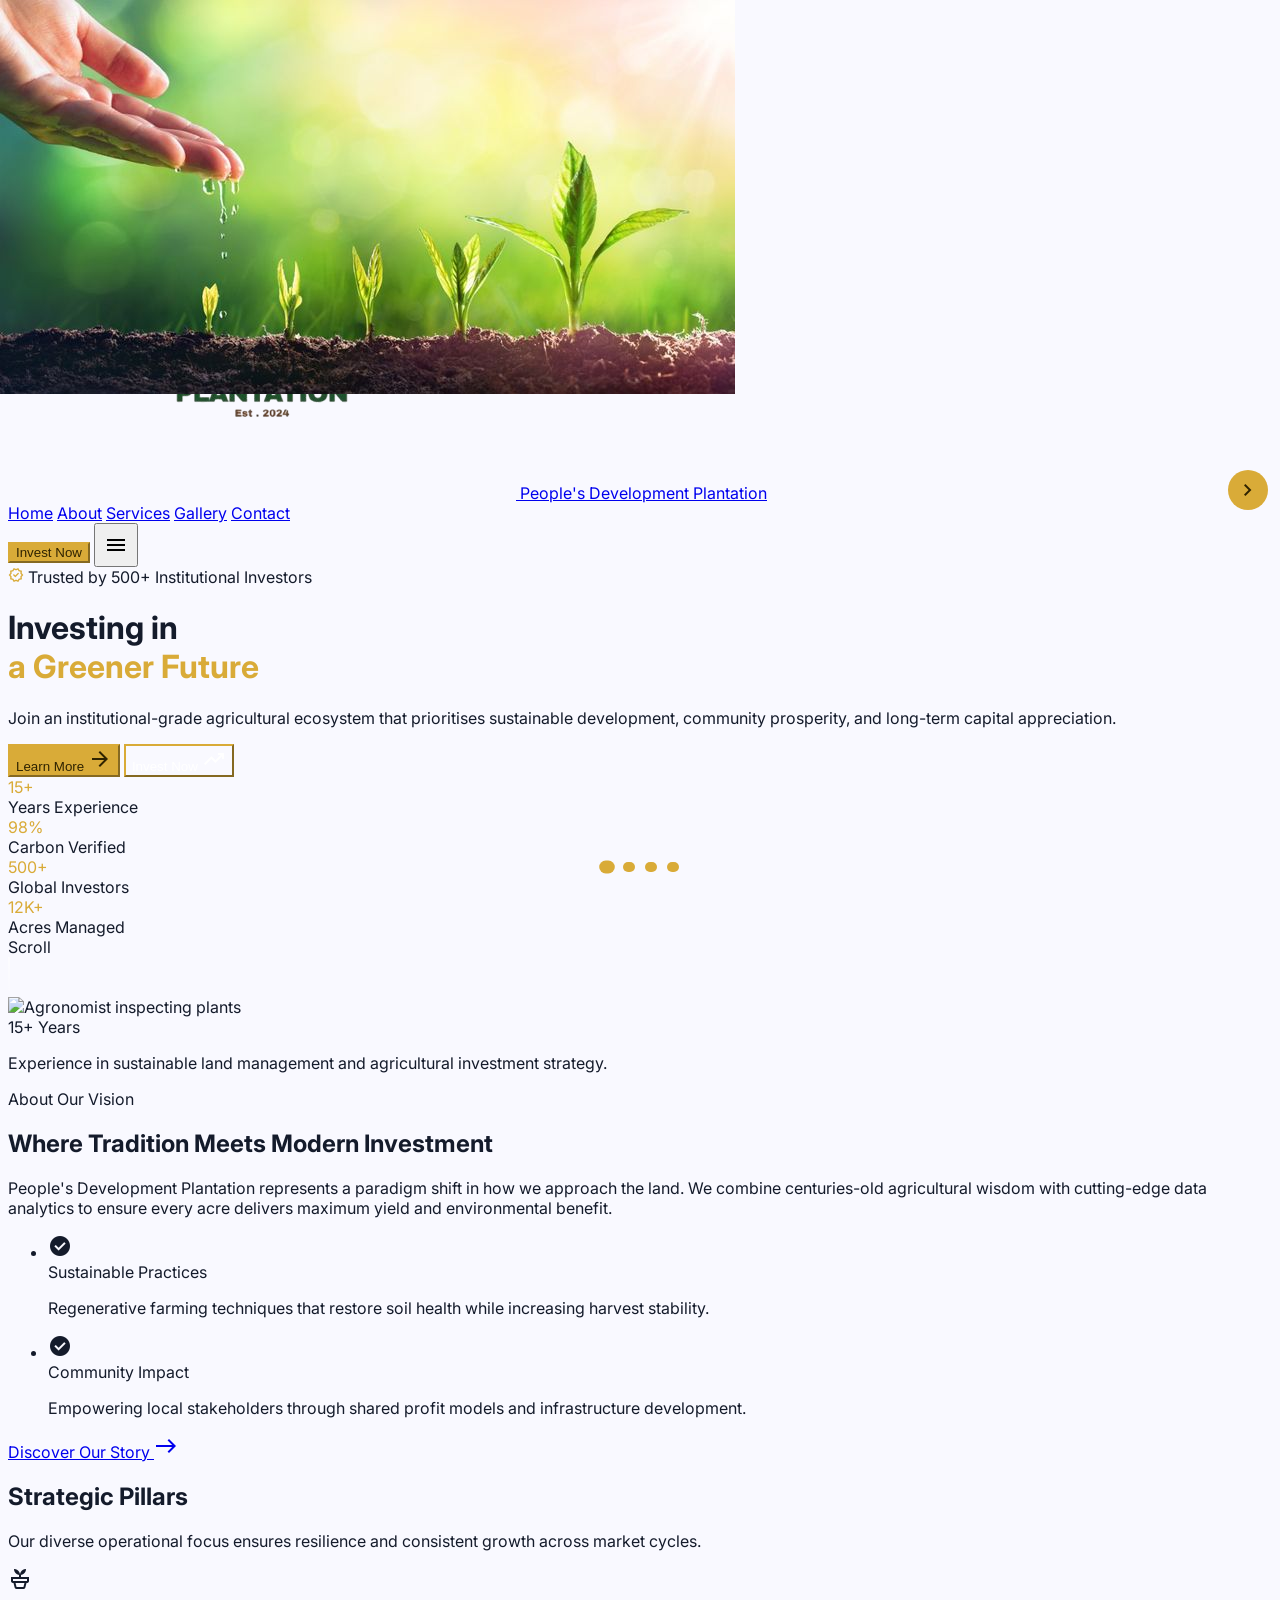
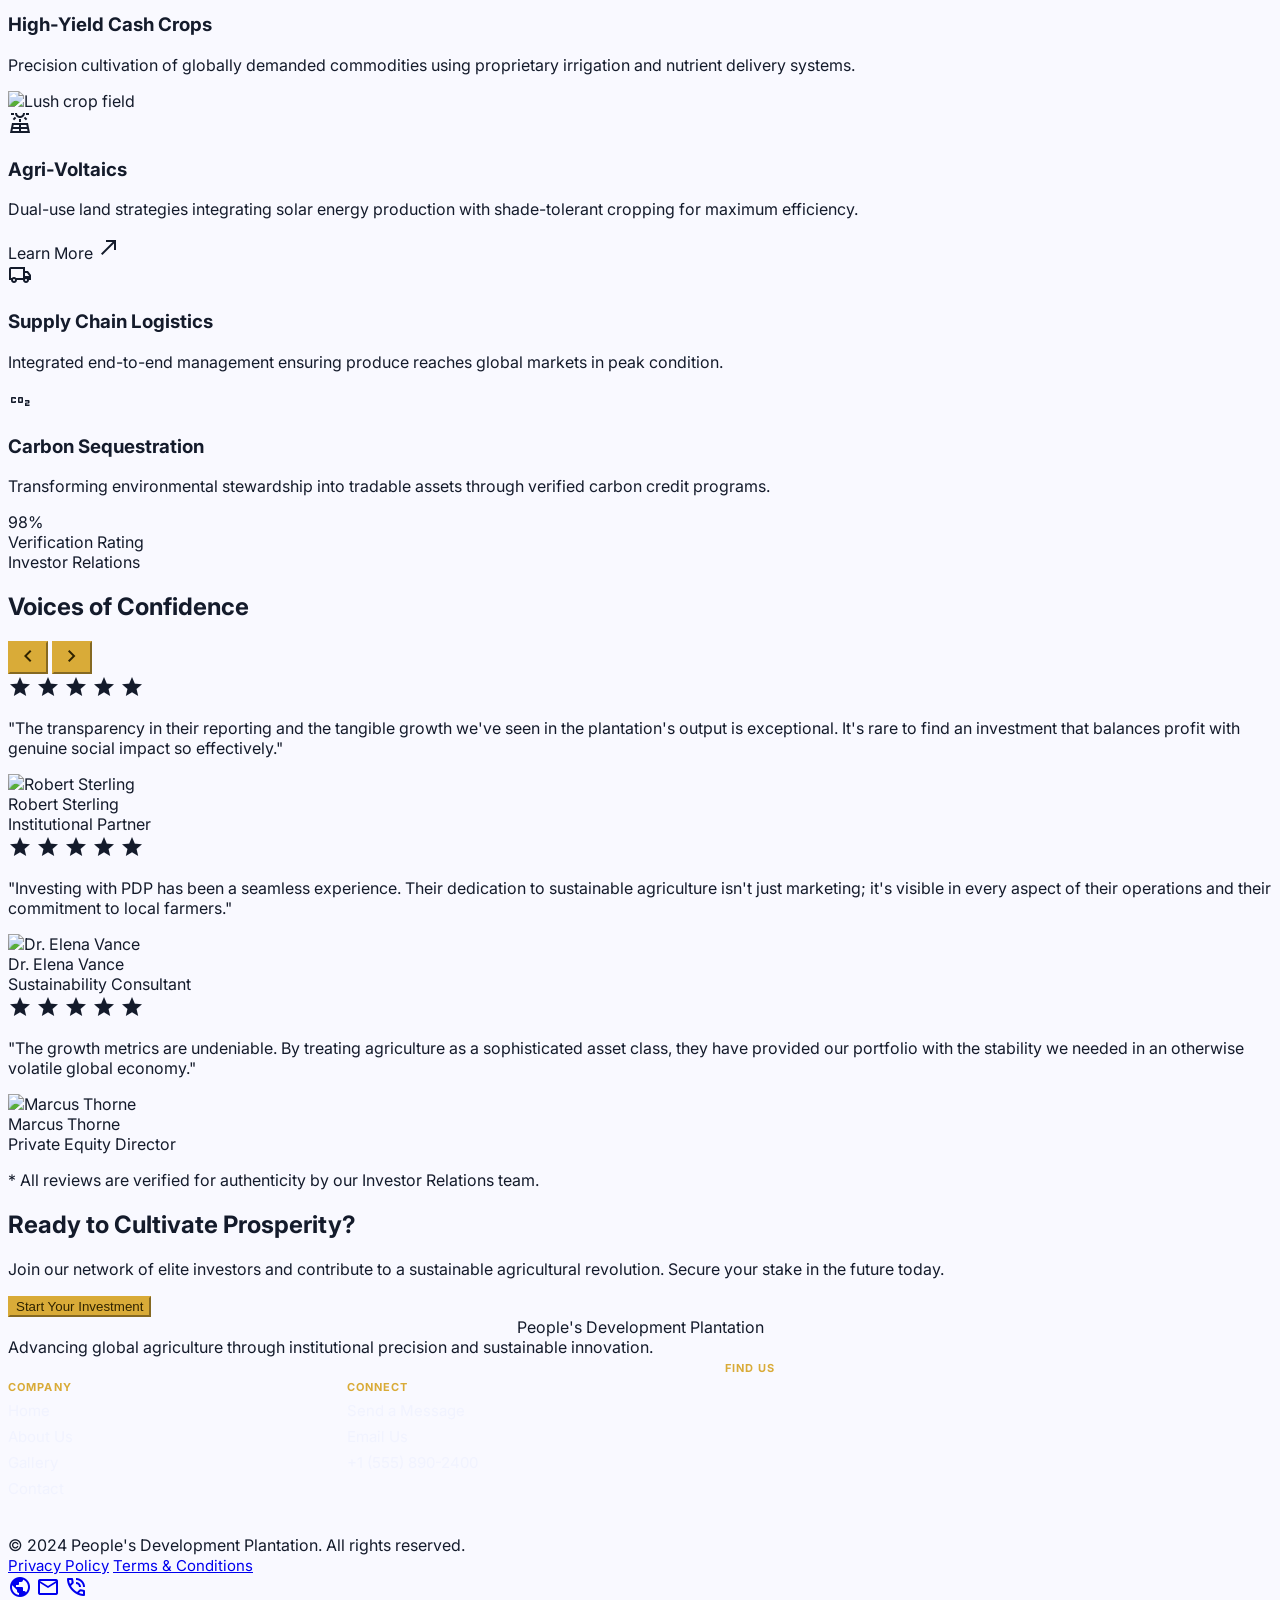
==== index.html @ 765aa5d6 "PDP2" ====
<!DOCTYPE html>
<html class="light" lang="en">
<head>
<meta charset="utf-8"/>
<meta content="width=device-width, initial-scale=1.0" name="viewport"/>
<title>People's Development Plantation | Cultivated Prosperity</title>
<script src="https://cdn.tailwindcss.com?plugins=forms,container-queries"></script>
<link href="styles.css" rel="stylesheet"/>
<script id="tailwind-config">
  tailwind.config = {
    darkMode: "class",
    theme: {
      extend: {
        colors: {
          "error": "#ba1a1a", "tertiary": "#3d2b00", "secondary": "#835425",
          "inverse-surface": "#293040", "inverse-primary": "#95d3ba",
          "surface-variant": "#dce2f7", "on-tertiary-fixed": "#261a00",
          "on-primary-fixed": "#002117", "on-secondary-container": "#7a4b1e",
          "secondary-fixed": "#ffdcc1", "inverse-on-surface": "#edf0ff",
          "on-tertiary-container": "#dea923", "on-background": "#141b2b",
          "on-error-container": "#93000a", "surface": "#f9f9ff",
          "on-surface": "#141b2b", "secondary-container": "#ffbf87",
          "error-container": "#ffdad6", "on-error": "#ffffff",
          "on-primary-container": "#80bea6", "on-surface-variant": "#404944",
          "surface-container-lowest": "#ffffff", "surface-container": "#e9edff",
          "primary": "#003527", "primary-container": "#064e3b",
          "primary-fixed-dim": "#95d3ba", "on-primary": "#ffffff",
          "surface-tint": "#2b6954", "on-secondary-fixed-variant": "#683d0f",
          "outline": "#707974", "surface-container-low": "#f1f3ff",
          "tertiary-container": "#584000", "secondary-fixed-dim": "#f9ba82",
          "tertiary-fixed-dim": "#f6be39", "surface-bright": "#f9f9ff",
          "on-tertiary": "#ffffff", "on-secondary-fixed": "#2e1500",
          "tertiary-fixed": "#ffdfa0", "on-primary-fixed-variant": "#0b513d",
          "surface-dim": "#d3daef", "on-secondary": "#ffffff",
          "outline-variant": "#bfc9c3", "primary-fixed": "#b0f0d6",
          "on-tertiary-fixed-variant": "#5c4300", "surface-container-high": "#e1e8fd",
          "background": "#f9f9ff", "surface-container-highest": "#dce2f7"
        },
        borderRadius: { "DEFAULT": "0.25rem", "lg": "0.5rem", "xl": "0.75rem", "full": "9999px" },
        spacing: {
          "margin-edge": "clamp(16px, 4vw, 48px)",
          "container-max": "1280px",
          "section-padding": "clamp(60px, 8vw, 120px)",
          "element-gap": "16px", "gutter": "32px"
        },
        fontFamily: {
          "headline-md": ["Manrope"], "body-sm": ["Inter"], "body-lg": ["Inter"],
          "headline-sm": ["Manrope"], "display-xl": ["Manrope"], "body-md": ["Inter"],
          "headline-lg": ["Manrope"], "label-md": ["Inter"]
        },
        fontSize: {
          "headline-md": ["clamp(22px,3vw,32px)", { lineHeight: "1.25", fontWeight: "600" }],
          "body-sm": ["14px", { lineHeight: "20px", fontWeight: "400" }],
          "body-lg": ["clamp(16px,2vw,18px)", { lineHeight: "28px", fontWeight: "400" }],
          "headline-sm": ["clamp(18px,2.5vw,24px)", { lineHeight: "32px", fontWeight: "600" }],
          "display-xl": ["clamp(36px,6vw,60px)", { lineHeight: "1.2", letterSpacing: "-0.02em", fontWeight: "700" }],
          "body-md": ["16px", { lineHeight: "24px", fontWeight: "400" }],
          "headline-lg": ["clamp(28px,4vw,48px)", { lineHeight: "1.2", letterSpacing: "-0.01em", fontWeight: "600" }],
          "label-md": ["12px", { lineHeight: "16px", letterSpacing: "0.05em", fontWeight: "600" }]
        }
      }
    }
  }
</script>
</head>
<body class="bg-background text-on-background font-body-md selection:bg-primary-fixed selection:text-on-primary-fixed-variant">

<!-- TopNavBar -->
<nav class="fixed top-0 w-full z-50 bg-surface/90 backdrop-blur-md shadow-sm">
  <div class="flex justify-between items-center h-16 sm:h-20 px-4 sm:px-8 lg:px-12 max-w-[1280px] mx-auto">
    <a href="index.html" class="flex items-center gap-3">
      <img src="logo.png" alt="People's Development Plantation logo" class="h-12 w-auto sm:h-14 object-contain" />
      <span class="text-base sm:text-headline-sm font-headline-md font-bold text-primary leading-tight max-w-[200px] sm:max-w-none">
        People's Development Plantation
      </span>
    </a>
    <!-- Desktop Navigation -->
    <div class="hidden lg:flex items-center gap-6 lg:gap-8">
      <a class="font-label-md text-label-md text-primary border-b-2 border-primary font-bold pb-1" href="index.html">Home</a>
      <a class="font-label-md text-label-md text-on-surface-variant hover:text-primary transition-colors duration-200" href="about.html">About</a>
      <a class="font-label-md text-label-md text-on-surface-variant hover:text-primary transition-colors duration-200" href="services.html">Services</a>
      <a class="font-label-md text-label-md text-on-surface-variant hover:text-primary transition-colors duration-200" href="gallery.html">Gallery</a>
      <a class="font-label-md text-label-md text-on-surface-variant hover:text-primary transition-colors duration-200" href="contact.html">Contact</a>
    </div>
    <div class="flex items-center gap-3">
      <button class="hidden sm:block bg-primary text-on-primary px-4 lg:px-6 py-2 lg:py-3 rounded-lg font-label-md text-label-md hover:bg-primary-container transition-all active:scale-95 shadow-md whitespace-nowrap">
        Invest Now
      </button>
      <button class="lg:hidden text-primary p-1" aria-label="Toggle menu" aria-expanded="false">
        <span class="material-symbols-outlined">menu</span>
      </button>
    </div>
  </div>
  <!-- Mobile Menu -->
  <div id="mobile-menu" class="lg:hidden bg-surface border-t border-outline-variant">
    <div class="flex flex-col px-4 py-4 gap-1">
      <a class="py-3 px-4 font-label-md text-label-md text-primary font-bold border-b border-outline-variant/30" href="index.html">Home</a>
      <a class="py-3 px-4 font-label-md text-label-md text-on-surface-variant hover:text-primary" href="about.html">About</a>
      <a class="py-3 px-4 font-label-md text-label-md text-on-surface-variant hover:text-primary" href="services.html">Services</a>
      <a class="py-3 px-4 font-label-md text-label-md text-on-surface-variant hover:text-primary" href="gallery.html">Gallery</a>
      <a class="py-3 px-4 font-label-md text-label-md text-on-surface-variant hover:text-primary" href="contact.html">Contact</a>
      <div class="pt-3 pb-1">
        <button class="w-full bg-primary text-on-primary px-6 py-3 rounded-lg font-label-md text-label-md">Invest Now</button>
      </div>
    </div>
  </div>
</nav>

<!-- Hero Section -->
<header class="relative min-h-[95vh] sm:min-h-screen flex items-center pt-16 sm:pt-20 overflow-hidden">
  <div class="absolute inset-0 z-0">
    <div class="hero-slide">
      <img class="w-full h-full object-cover" src="img1.jpg" alt="Plantation aerial view"/>
    </div>
    <div class="hero-slide">
      <img class="w-full h-full object-cover" src="img2.jpg" alt="Plantation aerial view"/>
    </div>
    <div class="hero-slide">
      <img class="w-full h-full object-cover" src="img3.png" alt="Young plants nursery"/>
    </div>
    <div class="hero-slide">
      <img class="w-full h-full object-cover" src="slider1.png" alt="Agricultural machinery"/>
    </div>
    <div class="absolute inset-0 hero-overlay z-7"></div>
  </div>

  <div class="relative z-10 px-4 sm:px-8 lg:px-12 max-w-[1280px] mx-auto w-full py-10 sm:py-24">
    <!-- Trust badge -->
    <div class="inline-flex items-center gap-2 bg-white/10 backdrop-blur border border-white/20 rounded-full px-4 py-2 mb-6 pulse-badge">
      <span class="material-symbols-outlined text-sm" style="color:#d9ab38;font-size:16px;">verified</span>
      <span class="text-xs text-white/90 font-semibold tracking-wide uppercase">Trusted by 500+ Institutional Investors</span>
    </div>

    <div class="max-w-xl sm:max-w-3xl text-on-primary">
      <h1 class="font-display-xl text-display-xl mb-4 sm:mb-6 leading-tight">
        Investing in<br/>
        <span style="color:#d9ab38;">a Greener Future</span>
      </h1>
      <p class="font-body-lg text-body-lg mb-8 sm:mb-10 text-primary-fixed opacity-90 max-w-xl">
        Join an institutional-grade agricultural ecosystem that prioritises sustainable development, community prosperity, and long-term capital appreciation.
      </p>
      <div class="flex flex-col sm:flex-row gap-3 sm:gap-4">
        <button class="logo-gold-button px-6 sm:px-8 py-3 sm:py-4 rounded-lg font-headline-sm text-headline-sm transition-all inline-flex items-center justify-center gap-3 self-start shadow-lg">
          Learn More <span class="material-symbols-outlined">arrow_forward</span>
        </button>
        <button onclick="openModal('invest-modal')" class="px-6 sm:px-8 py-3 sm:py-4 rounded-lg font-headline-sm text-headline-sm transition-all inline-flex items-center justify-center gap-3 self-start border-2 border-white/60 text-white hover:bg-white/10" style="background:transparent !important;color:#fff !important;">
          Invest Now <span class="material-symbols-outlined">trending_up</span>
        </button>
      </div>

      <!-- Animated stats row -->
      <div class="flex gap-6 sm:gap-12 mt-10 sm:mt-14 pt-8 border-t border-white/20">
        <div>
          <div class="text-2xl sm:text-4xl font-bold" style="color:#d9ab38;" data-target="15" data-suffix="+">15+</div>
          <div class="text-xs sm:text-sm text-white/70 mt-1 font-medium">Years Experience</div>
        </div>
        <div>
          <div class="text-2xl sm:text-4xl font-bold" style="color:#d9ab38;" data-target="98" data-suffix="%">98%</div>
          <div class="text-xs sm:text-sm text-white/70 mt-1 font-medium">Carbon Verified</div>
        </div>
        <div>
          <div class="text-2xl sm:text-4xl font-bold" style="color:#d9ab38;" data-target="500" data-suffix="+">500+</div>
          <div class="text-xs sm:text-sm text-white/70 mt-1 font-medium">Global Investors</div>
        </div>
        <div class="hidden sm:block">
          <div class="text-2xl sm:text-4xl font-bold" style="color:#d9ab38;" data-target="12" data-suffix="K+">12K+</div>
          <div class="text-xs sm:text-sm text-white/70 mt-1 font-medium">Acres Managed</div>
        </div>
      </div>
    </div>
  </div>

  <!-- Scroll indicator -->
  <div class="absolute bottom-12 left-1/2 -translate-x-1/2 z-20 hidden sm:flex flex-col items-center gap-2">
    <span class="text-white/50 text-xs tracking-widest uppercase">Scroll</span>
    <div style="width:1.5px;height:40px;background:linear-gradient(to bottom,rgba(255,255,255,0.6),transparent);"></div>
  </div>
</header>

<!-- About Preview Section -->
<section class="py-[clamp(60px,8vw,120px)] px-4 sm:px-8 lg:px-12 max-w-[1280px] mx-auto">
  <div class="grid grid-cols-1 lg:grid-cols-2 gap-12 lg:gap-24 items-center">
    <div class="relative">
      <div class="aspect-[4/5] rounded-xl overflow-hidden shadow-2xl">
        <img class="w-full h-full object-cover" src="https://lh3.googleusercontent.com/aida-public/[base64]" alt="Agronomist inspecting plants"/>
      </div>
      <div class="absolute -bottom-6 -right-4 sm:-bottom-8 sm:-right-8 bg-surface-container shadow-xl p-5 sm:p-8 rounded-lg max-w-[220px] sm:max-w-xs hidden sm:block">
        <div class="text-primary font-headline-md text-headline-md mb-2">15+ Years</div>
        <p class="font-body-sm text-body-sm text-on-surface-variant">Experience in sustainable land management and agricultural investment strategy.</p>
      </div>
    </div>
    <div class="mt-6 sm:mt-0">
      <span class="text-secondary font-label-md text-label-md tracking-widest uppercase mb-4 block">About Our Vision</span>
      <h2 class="font-headline-lg text-headline-lg text-primary mb-6 sm:mb-8 leading-tight">Where Tradition Meets Modern Investment</h2>
      <p class="font-body-lg text-body-lg text-on-surface-variant mb-6 sm:mb-8">
        People's Development Plantation represents a paradigm shift in how we approach the land. We combine centuries-old agricultural wisdom with cutting-edge data analytics to ensure every acre delivers maximum yield and environmental benefit.
      </p>
      <ul class="space-y-4 mb-8 sm:mb-10">
        <li class="flex items-start gap-3">
          <span class="material-symbols-outlined text-primary mt-1 flex-shrink-0" style="font-variation-settings:'FILL' 1;">check_circle</span>
          <div>
            <span class="font-headline-sm text-headline-sm text-on-surface block">Sustainable Practices</span>
            <p class="text-body-sm text-on-surface-variant">Regenerative farming techniques that restore soil health while increasing harvest stability.</p>
          </div>
        </li>
        <li class="flex items-start gap-3">
          <span class="material-symbols-outlined text-primary mt-1 flex-shrink-0" style="font-variation-settings:'FILL' 1;">check_circle</span>
          <div>
            <span class="font-headline-sm text-headline-sm text-on-surface block">Community Impact</span>
            <p class="text-body-sm text-on-surface-variant">Empowering local stakeholders through shared profit models and infrastructure development.</p>
          </div>
        </li>
      </ul>
      <a href="about.html" class="text-primary font-headline-sm text-headline-sm flex items-center gap-2 hover:gap-4 transition-all">
        Discover Our Story <span class="material-symbols-outlined">east</span>
      </a>
    </div>
  </div>
</section>

<!-- Services Preview (Bento Grid) -->
<section class="pt-10 sm:pt-12 lg:pt-14 pb-[clamp(60px,8vw,120px)] bg-surface-container-low">
  <div class="px-4 sm:px-8 lg:px-12 max-w-[1280px] mx-auto">
    <div class="text-center mb-10 sm:mb-16">
      <h2 class="font-headline-lg text-headline-lg text-primary mb-4">Strategic Pillars</h2>
      <p class="font-body-lg text-body-lg text-on-surface-variant max-w-2xl mx-auto">Our diverse operational focus ensures resilience and consistent growth across market cycles.</p>
    </div>
    <div class="grid grid-cols-1 sm:grid-cols-2 lg:grid-cols-12 gap-5 sm:gap-6 lg:gap-8">
      <!-- High Yield Crops -->
      <div class="sm:col-span-2 lg:col-span-8 bg-white rounded-xl shadow-sm border border-outline-variant overflow-hidden group">
        <div class="p-6 sm:p-8 flex flex-col h-full">
          <div class="mb-auto">
            <span class="material-symbols-outlined text-primary text-4xl mb-4">potted_plant</span>
            <h3 class="font-headline-md text-headline-md text-on-surface mb-3">High-Yield Cash Crops</h3>
            <p class="font-body-md text-body-md text-on-surface-variant max-w-md">Precision cultivation of globally demanded commodities using proprietary irrigation and nutrient delivery systems.</p>
          </div>
          <div class="mt-6 sm:mt-8 relative h-40 sm:h-56 rounded-lg overflow-hidden">
            <img class="w-full h-full object-cover group-hover:scale-105 transition-transform duration-500" src="https://lh3.googleusercontent.com/aida-public/[base64]" alt="Lush crop field"/>
          </div>
        </div>
      </div>
      <!-- Green Energy -->
      <div class="sm:col-span-2 lg:col-span-4 bg-primary text-on-primary rounded-xl shadow-sm overflow-hidden flex flex-col">
        <div class="p-6 sm:p-8 flex-1">
          <span class="material-symbols-outlined text-primary-fixed text-4xl mb-4">solar_power</span>
          <h3 class="font-headline-sm text-headline-sm mb-3">Agri-Voltaics</h3>
          <p class="font-body-sm text-body-sm opacity-80">Dual-use land strategies integrating solar energy production with shade-tolerant cropping for maximum efficiency.</p>
        </div>
        <div class="p-6 sm:p-8 bg-primary-container">
          <div class="flex items-center justify-between">
            <span class="text-label-md font-label-md">Learn More</span>
            <span class="material-symbols-outlined">north_east</span>
          </div>
        </div>
      </div>
      <!-- Logistics -->
      <div class="lg:col-span-4 bg-white rounded-xl shadow-sm border border-outline-variant p-6 sm:p-8">
        <span class="material-symbols-outlined text-secondary text-4xl mb-4">local_shipping</span>
        <h3 class="font-headline-sm text-headline-sm text-on-surface mb-3">Supply Chain Logistics</h3>
        <p class="font-body-sm text-body-sm text-on-surface-variant">Integrated end-to-end management ensuring produce reaches global markets in peak condition.</p>
      </div>
      <!-- Carbon Credits -->
      <div class="sm:col-span-2 lg:col-span-8 bg-surface-container-high rounded-xl shadow-sm border border-outline-variant p-6 sm:p-8 flex flex-col sm:flex-row gap-6 sm:gap-8 items-start sm:items-center">
        <div class="flex-1">
          <span class="material-symbols-outlined text-primary text-4xl mb-4">co2</span>
          <h3 class="font-headline-md text-headline-md text-on-surface mb-3">Carbon Sequestration</h3>
          <p class="font-body-md text-body-md text-on-surface-variant">Transforming environmental stewardship into tradable assets through verified carbon credit programs.</p>
        </div>
        <div class="w-full sm:w-1/3 bg-white/50 backdrop-blur rounded-lg p-5 sm:p-6 border border-white/20">
          <div class="text-primary font-headline-sm text-headline-sm mb-1">98%</div>
          <div class="text-label-md font-label-md text-on-surface-variant">Verification Rating</div>
          <div class="w-full h-1 bg-outline-variant mt-4 rounded-full">
            <div class="h-full bg-primary w-[98%] rounded-full"></div>
          </div>
        </div>
      </div>
    </div>
  </div>
</section>

<!-- Client Reviews Section -->
<section class="py-[clamp(60px,8vw,120px)] px-4 sm:px-8 lg:px-12 max-w-[1280px] mx-auto overflow-hidden">
  <div class="flex flex-col sm:flex-row sm:items-end justify-between mb-10 sm:mb-16 gap-4">
    <div>
      <span class="text-secondary font-label-md text-label-md tracking-widest uppercase mb-4 block">Investor Relations</span>
      <h2 class="font-headline-lg text-headline-lg text-primary">Voices of Confidence</h2>
    </div>
    <div class="flex gap-4">
      <button class="w-10 h-10 sm:w-12 sm:h-12 rounded-full border border-outline flex items-center justify-center hover:bg-primary hover:text-on-primary transition-colors">
        <span class="material-symbols-outlined">chevron_left</span>
      </button>
      <button class="w-10 h-10 sm:w-12 sm:h-12 rounded-full border border-outline flex items-center justify-center hover:bg-primary hover:text-on-primary transition-colors">
        <span class="material-symbols-outlined">chevron_right</span>
      </button>
    </div>
  </div>
  <div class="grid grid-cols-1 md:grid-cols-3 gap-6 sm:gap-8">
    <!-- Review Card 1 -->
    <div class="bg-white p-6 sm:p-8 rounded-xl shadow-[0_10px_30px_rgba(6,78,59,0.05)] border border-surface-container flex flex-col">
      <div class="flex text-tertiary-fixed-dim mb-5">
        <span class="material-symbols-outlined" style="font-variation-settings:'FILL' 1;">star</span>
        <span class="material-symbols-outlined" style="font-variation-settings:'FILL' 1;">star</span>
        <span class="material-symbols-outlined" style="font-variation-settings:'FILL' 1;">star</span>
        <span class="material-symbols-outlined" style="font-variation-settings:'FILL' 1;">star</span>
        <span class="material-symbols-outlined" style="font-variation-settings:'FILL' 1;">star</span>
      </div>
      <p class="font-body-md text-body-md text-on-surface-variant italic flex-1 mb-6">
        "The transparency in their reporting and the tangible growth we've seen in the plantation's output is exceptional. It's rare to find an investment that balances profit with genuine social impact so effectively."
      </p>
      <div class="flex items-center gap-4">
        <div class="w-10 h-10 sm:w-12 sm:h-12 rounded-full bg-surface-container overflow-hidden flex-shrink-0">
          <img class="w-full h-full object-cover" src="https://lh3.googleusercontent.com/aida-public/[base64]" alt="Robert Sterling"/>
        </div>
        <div>
          <div class="font-headline-sm text-label-md text-on-surface">Robert Sterling</div>
          <div class="font-label-md text-label-md text-on-surface-variant">Institutional Partner</div>
        </div>
      </div>
    </div>
    <!-- Review Card 2 -->
    <div class="bg-white p-6 sm:p-8 rounded-xl shadow-[0_10px_30px_rgba(6,78,59,0.05)] border border-surface-container flex flex-col">
      <div class="flex text-tertiary-fixed-dim mb-5">
        <span class="material-symbols-outlined" style="font-variation-settings:'FILL' 1;">star</span>
        <span class="material-symbols-outlined" style="font-variation-settings:'FILL' 1;">star</span>
        <span class="material-symbols-outlined" style="font-variation-settings:'FILL' 1;">star</span>
        <span class="material-symbols-outlined" style="font-variation-settings:'FILL' 1;">star</span>
        <span class="material-symbols-outlined" style="font-variation-settings:'FILL' 1;">star</span>
      </div>
      <p class="font-body-md text-body-md text-on-surface-variant italic flex-1 mb-6">
        "Investing with PDP has been a seamless experience. Their dedication to sustainable agriculture isn't just marketing; it's visible in every aspect of their operations and their commitment to local farmers."
      </p>
      <div class="flex items-center gap-4">
        <div class="w-10 h-10 sm:w-12 sm:h-12 rounded-full bg-surface-container overflow-hidden flex-shrink-0">
          <img class="w-full h-full object-cover" src="https://lh3.googleusercontent.com/aida-public/[base64]" alt="Dr. Elena Vance"/>
        </div>
        <div>
          <div class="font-headline-sm text-label-md text-on-surface">Dr. Elena Vance</div>
          <div class="font-label-md text-label-md text-on-surface-variant">Sustainability Consultant</div>
        </div>
      </div>
    </div>
    <!-- Review Card 3 -->
    <div class="bg-white p-6 sm:p-8 rounded-xl shadow-[0_10px_30px_rgba(6,78,59,0.05)] border border-surface-container flex flex-col">
      <div class="flex text-tertiary-fixed-dim mb-5">
        <span class="material-symbols-outlined" style="font-variation-settings:'FILL' 1;">star</span>
        <span class="material-symbols-outlined" style="font-variation-settings:'FILL' 1;">star</span>
        <span class="material-symbols-outlined" style="font-variation-settings:'FILL' 1;">star</span>
        <span class="material-symbols-outlined" style="font-variation-settings:'FILL' 1;">star</span>
        <span class="material-symbols-outlined" style="font-variation-settings:'FILL' 1;">star</span>
      </div>
      <p class="font-body-md text-body-md text-on-surface-variant italic flex-1 mb-6">
        "The growth metrics are undeniable. By treating agriculture as a sophisticated asset class, they have provided our portfolio with the stability we needed in an otherwise volatile global economy."
      </p>
      <div class="flex items-center gap-4">
        <div class="w-10 h-10 sm:w-12 sm:h-12 rounded-full bg-surface-container overflow-hidden flex-shrink-0">
          <img class="w-full h-full object-cover" src="https://lh3.googleusercontent.com/aida-public/[base64]" alt="Marcus Thorne"/>
        </div>
        <div>
          <div class="font-headline-sm text-label-md text-on-surface">Marcus Thorne</div>
          <div class="font-label-md text-label-md text-on-surface-variant">Private Equity Director</div>
        </div>
      </div>
    </div>
  </div>
  <div class="mt-10 text-center">
    <p class="text-body-sm text-on-surface-variant/60 font-body-sm">* All reviews are verified for authenticity by our Investor Relations team.</p>
  </div>
</section>

<!-- Final CTA Section -->
<section class="py-[clamp(60px,8vw,120px)] bg-primary overflow-hidden relative">
  <div class="px-4 sm:px-8 lg:px-12 max-w-[1280px] mx-auto text-center relative z-10">
    <h2 class="font-display-xl text-headline-lg text-on-primary mb-4 sm:mb-6">Ready to Cultivate Prosperity?</h2>
    <p class="font-body-lg text-body-lg text-primary-fixed max-w-2xl mx-auto mb-8 sm:mb-10 opacity-90">
      Join our network of elite investors and contribute to a sustainable agricultural revolution. Secure your stake in the future today.
    </p>
    <div class="flex flex-col sm:flex-row gap-4 sm:gap-6 justify-center">
      <button class="bg-primary-fixed text-on-primary-fixed-variant px-8 sm:px-10 py-4 sm:py-5 rounded-lg font-headline-sm text-headline-sm hover:scale-105 transition-transform shadow-lg">
        Start Your Investment
      </button>
    </div>
  </div>
  <div class="absolute top-0 right-0 w-1/3 h-full bg-primary-container opacity-20 transform translate-x-1/2 -skew-x-12"></div>
  <div class="absolute bottom-0 left-0 w-1/4 h-1/2 bg-secondary opacity-10 transform -translate-x-1/4 skew-y-6"></div>
</section>

<!-- Footer -->
<footer class="w-full bg-inverse-surface">
  <div class="flex flex-col lg:flex-row justify-between items-start pt-8 pb-4 sm:pt-10 sm:pb-5 px-4 sm:px-8 lg:px-12 max-w-[1280px] mx-auto gap-8 lg:gap-12">
    <div class="flex flex-col gap-4 text-center md:text-left">
      <div class="footer-brand text-headline-sm font-headline-md font-bold text-inverse-on-surface">People's Development Plantation</div>
      <div class="font-body-sm text-body-sm text-surface-variant max-w-xs">Advancing global agriculture through institutional precision and sustainable innovation.</div>
    </div>
  </div>
  <div class="border-t border-on-surface-variant/20 py-3 sm:py-4 px-4 sm:px-8 lg:px-12 max-w-[1280px] mx-auto flex flex-col lg:flex-row justify-between items-center gap-3 lg:gap-5">
    <div class="order-3 lg:order-1 font-body-sm text-body-sm text-surface-variant/60 text-center md:text-left">
      © 2024 People's Development Plantation. All rights reserved.
    </div>
    <div class="order-1 lg:order-2 flex flex-wrap justify-center gap-4 sm:gap-6 lg:ml-auto">
      <a class="font-label-md text-label-md text-surface-variant hover:text-primary-fixed transition-colors" href="#">Privacy Policy</a>
      <a class="font-label-md text-label-md text-surface-variant hover:text-primary-fixed transition-colors" href="#">Terms &amp; Conditions</a>
      <!-- <a class="font-label-md text-label-md text-surface-variant hover:text-primary-fixed transition-colors" href="#">Sitemap</a> -->
      <!-- <a class="font-label-md text-label-md text-surface-variant hover:text-primary-fixed transition-colors" href="#">Investor Relations</a> -->
    </div>
    <div class="order-2 lg:order-3 flex items-center gap-6">
      <a class="text-surface-variant hover:text-primary-fixed transition-colors" href="#"><span class="material-symbols-outlined">public</span></a>
      <a class="text-surface-variant hover:text-primary-fixed transition-colors" href="#"><span class="material-symbols-outlined">mail</span></a>
      <a class="text-surface-variant hover:text-primary-fixed transition-colors" href="#"><span class="material-symbols-outlined">phone_in_talk</span></a>
    </div>
  </div>
</footer>

<script src="main.js"></script>
</body>
</html>
---- styles.css ----
@import url("https://fonts.googleapis.com/css2?family=Inter:wght@400;600&family=Manrope:wght@400;600;700;800&display=swap");
@import url("https://fonts.googleapis.com/css2?family=Material+Symbols+Outlined:wght,FILL@100..700,0..1&display=swap");

* {
  box-sizing: border-box;
}

body {
  overflow-x: hidden;
  font-family: "Inter", sans-serif;
  background-color: #f9f9ff;
  color: #141b2b;
}

:root {
  --logo-gold: #d9ab38;
  --logo-gold-hover: #e3b846;
  --logo-gold-text: #2f2300;
}

.headline-font {
  font-family: "Manrope", sans-serif;
}

.material-symbols-outlined {
  font-variation-settings: "FILL" 0, "wght" 400, "GRAD" 0, "opsz" 24;
}

#mobile-menu {
  display: none;
}

#mobile-menu.open {
  display: block;
}

[aria-label="Toggle menu"] {
  align-items: center;
  display: inline-flex;
  justify-content: center;
  min-height: 44px;
  min-width: 44px;
  position: relative;
  z-index: 60;
}

.hero-gradient {
  background: linear-gradient(135deg, rgba(0, 53, 39, 0.05) 0%, rgba(131, 84, 37, 0.05) 100%);
}

.gallery-item:hover img {
  transform: scale(1.05);
  transition: transform 0.5s cubic-bezier(0.4, 0, 0.2, 1);
}

.gallery-overlay {
  background: linear-gradient(0deg, rgba(0, 53, 39, 0.8) 0%, rgba(0, 53, 39, 0) 60%);
}

.tonal-layer {
  background: linear-gradient(180deg, rgba(249, 249, 255, 0) 0%, rgba(233, 237, 255, 0.5) 100%);
}

.hero-overlay {
  background: linear-gradient(to right, rgba(4, 46, 35, 0.85) 0%, rgba(0, 53, 39, 0.4) 100%);
}

button:not([aria-label="Toggle menu"]) {
  background-color: var(--logo-gold) !important;
  color: var(--logo-gold-text) !important;
  border-color: var(--logo-gold) !important;
}

button:not([aria-label="Toggle menu"]):hover {
  background-color: var(--logo-gold-hover) !important;
  border-color: var(--logo-gold-hover) !important;
  color: var(--logo-gold-text) !important;
}

.logo-gold-button {
  background-color: var(--logo-gold);
  color: var(--logo-gold-text);
}

.logo-gold-button:hover {
  background-color: var(--logo-gold-hover);
}

.footer-brand {
  align-items: center;
  display: inline-flex;
  gap: 10px;
  justify-content: center;
  text-align: center;
  width: 100%;
}

@media (min-width: 1024px) {
  footer a.font-label-md,
  footer .sitemap-col a {
    font-size: 15px;
    line-height: 18px;
  }
}

@keyframes slide-fade {
  0%, 32% {
    opacity: 1;
  }

  34%, 100% {
    opacity: 0;
  }
}

.hero-slide {
  position: absolute;
  inset: 0;
  opacity: 0;
  animation: slide-fade 30s infinite ease-in-out;
}

.hero-slide:nth-child(1) {
  animation-delay: 0s;
}

.hero-slide:nth-child(2) {
  animation-delay: 10s;
}

.hero-slide:nth-child(3) {
  animation-delay: 20s;
}
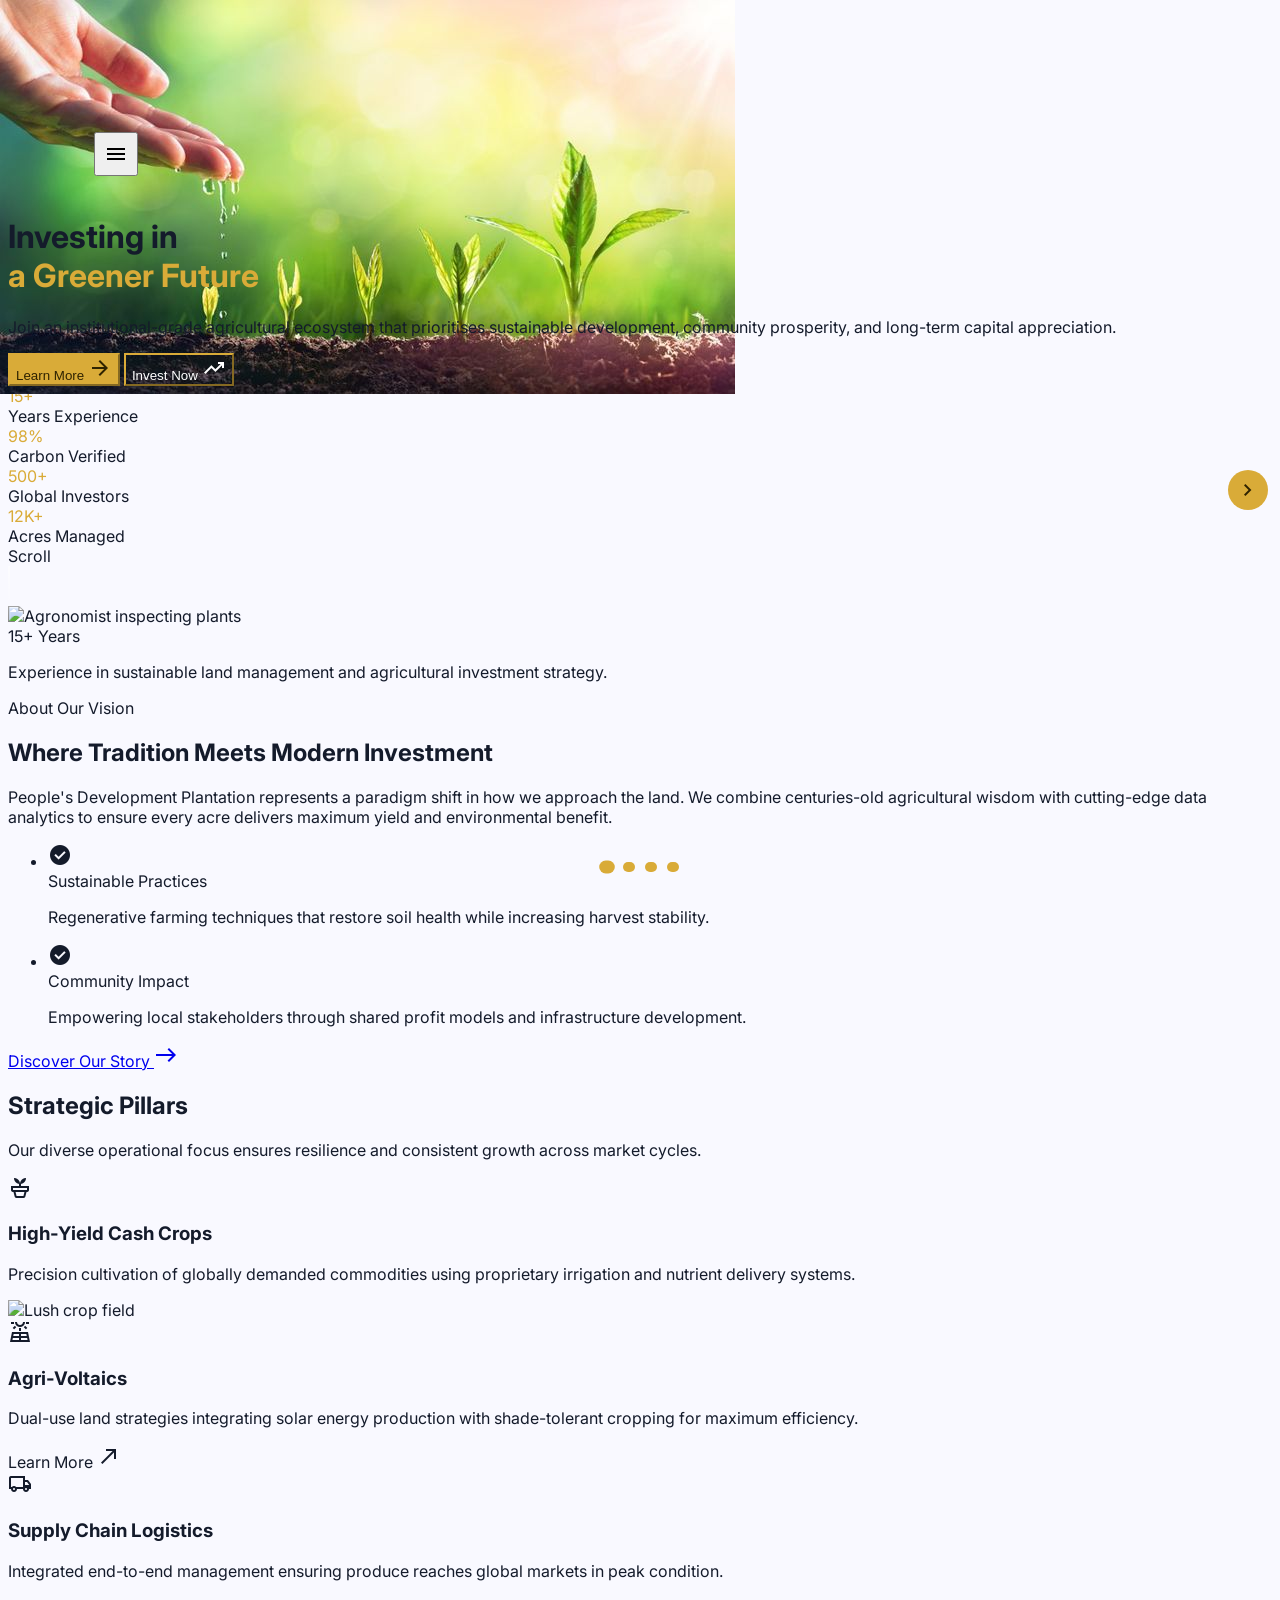
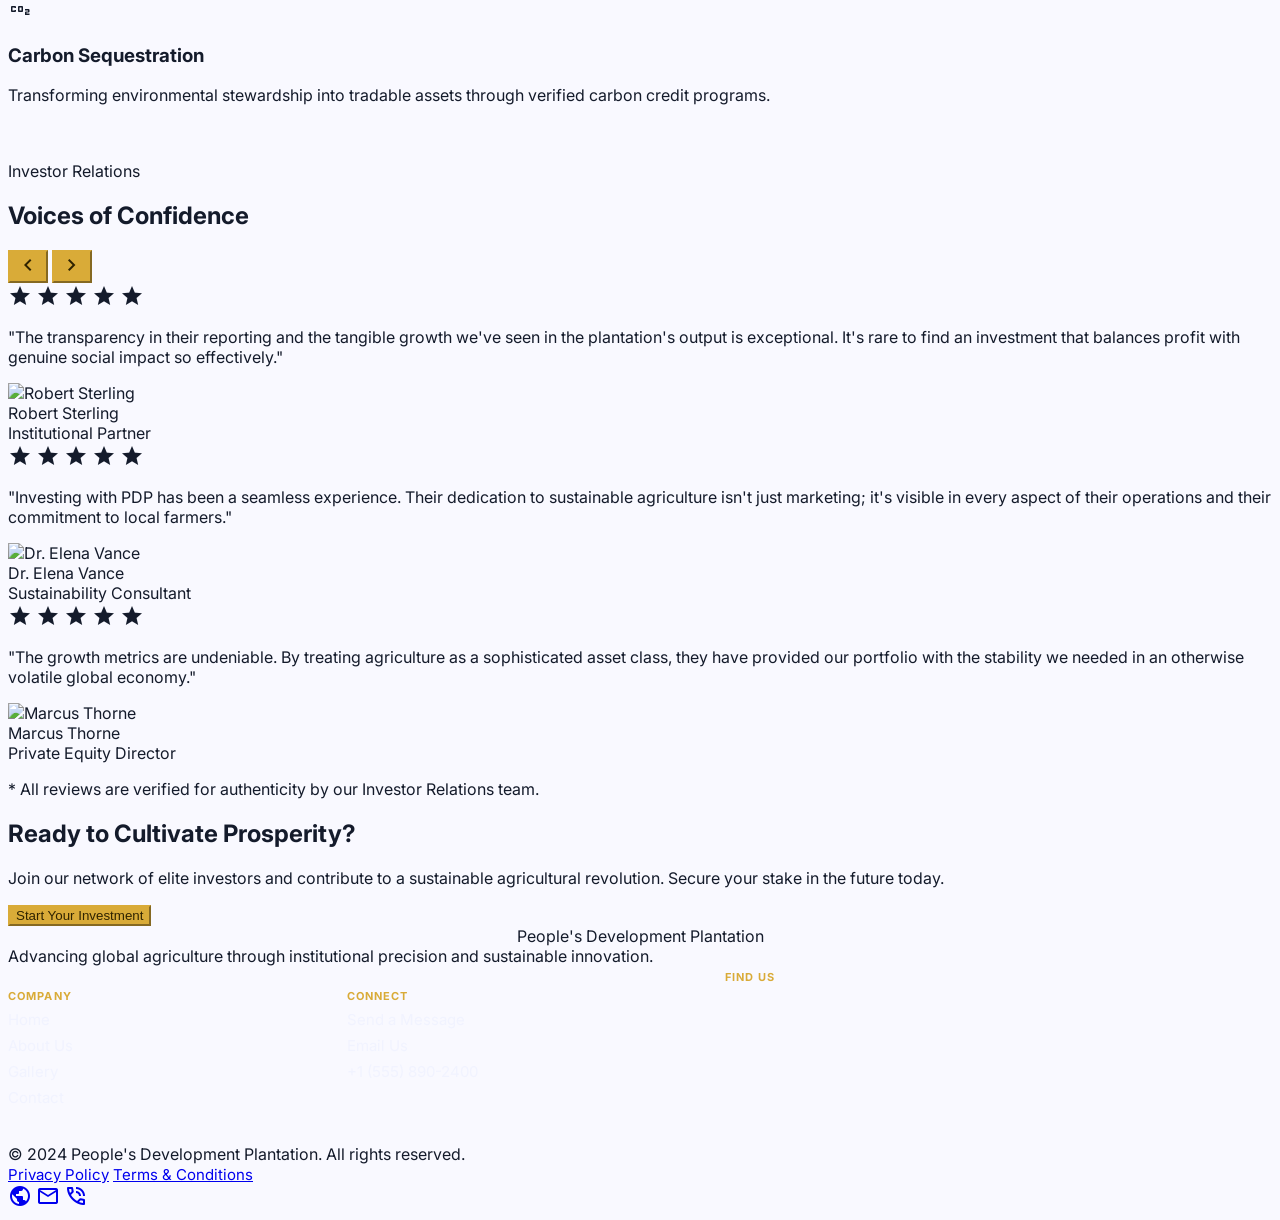
==== commit 3ecff5aa: "PDP2" ====
--- a/index.html
+++ b/index.html
@@ -69,8 +69,8 @@
 <nav class="fixed top-0 w-full z-50 bg-surface/90 backdrop-blur-md shadow-sm">
   <div class="flex justify-between items-center h-16 sm:h-20 px-4 sm:px-8 lg:px-12 max-w-[1280px] mx-auto">
     <a href="index.html" class="flex items-center gap-3">
-      <img src="logo.png" alt="People's Development Plantation logo" class="h-12 w-auto sm:h-14 object-contain" />
-      <span class="text-base sm:text-headline-sm font-headline-md font-bold text-primary leading-tight max-w-[200px] sm:max-w-none">
+      <img src="logo.png" alt="People's Development Plantation logo" class="header-logo object-contain" />
+      <span class="header-brand-text font-headline-md font-bold text-primary max-w-[200px] sm:max-w-none">
         People's Development Plantation
       </span>
     </a>
--- a/styles.css
+++ b/styles.css
@@ -24,6 +24,36 @@
 
 .material-symbols-outlined {
   font-variation-settings: "FILL" 0, "wght" 400, "GRAD" 0, "opsz" 24;
+}
+
+.header-logo {
+  height: 50px;
+  width: auto;
+}
+
+.header-brand-text {
+  font-size: 8px;
+  line-height: 1.15;
+}
+
+@media (min-width: 640px) {
+  .header-logo {
+    height: 50px;
+  }
+
+  .header-brand-text {
+    font-size: 20px;
+  }
+}
+
+@media (min-width: 1024px) {
+  .header-logo {
+    height: 100px;
+  }
+
+  .header-brand-text {
+    font-size: 16px;
+  }
 }
 
 #mobile-menu {
